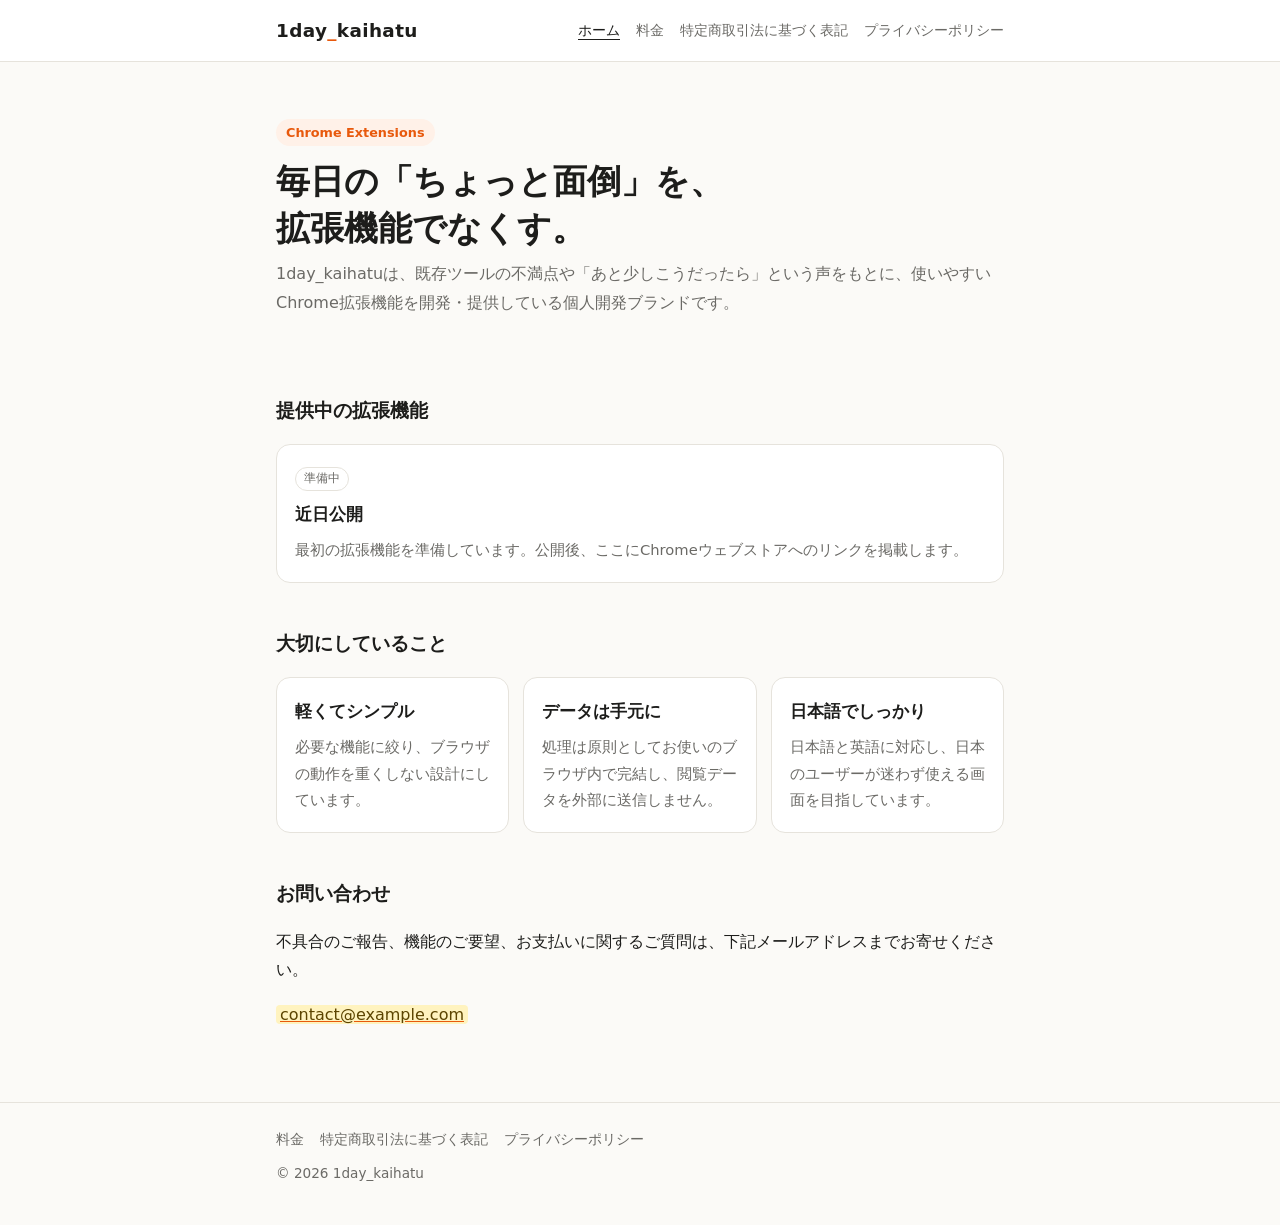
==== index.html @ 951d2f1b "Add site: home, pricing, tokushoho, privacy policy Co-Authored-By: Claude Opus 5.5 <noreply@anthropi" ====
<!doctype html>
<html lang="ja">
<head>
<meta charset="utf-8">
<meta name="viewport" content="width=device-width, initial-scale=1">
<title>1day_kaihatu｜Chrome拡張機能</title>
<meta name="description" content="1day_kaihatuは、毎日の「ちょっと面倒」を解決するChrome拡張機能を開発・提供しています。">
<link rel="stylesheet" href="style.css">
</head>
<body>
<header><div class="wrap">
  <a class="logo" href="index.html">1day<span>_</span>kaihatu</a>
  <nav>
    <a href="index.html" aria-current="page">ホーム</a>
    <a href="pricing.html">料金</a>
    <a href="tokushoho.html">特定商取引法に基づく表記</a>
    <a href="privacy.html">プライバシーポリシー</a>
  </nav>
</div></header>

<main><div class="wrap">
  <section class="hero">
    <span class="tag">Chrome Extensions</span>
    <h1>毎日の「ちょっと面倒」を、<br>拡張機能でなくす。</h1>
    <p class="lead">1day_kaihatuは、既存ツールの不満点や「あと少しこうだったら」という声をもとに、使いやすいChrome拡張機能を開発・提供している個人開発ブランドです。</p>
  </section>

  <h2>提供中の拡張機能</h2>
  <div class="cards">
    <article class="card">
      <span class="badge">準備中</span>
      <h3>近日公開</h3>
      <p>最初の拡張機能を準備しています。公開後、ここにChromeウェブストアへのリンクを掲載します。</p>
    </article>
  </div>

  <h2>大切にしていること</h2>
  <div class="cards">
    <article class="card"><h3>軽くてシンプル</h3><p>必要な機能に絞り、ブラウザの動作を重くしない設計にしています。</p></article>
    <article class="card"><h3>データは手元に</h3><p>処理は原則としてお使いのブラウザ内で完結し、閲覧データを外部に送信しません。</p></article>
    <article class="card"><h3>日本語でしっかり</h3><p>日本語と英語に対応し、日本のユーザーが迷わず使える画面を目指しています。</p></article>
  </div>

  <h2 id="contact">お問い合わせ</h2>
  <p>不具合のご報告、機能のご要望、お支払いに関するご質問は、下記メールアドレスまでお寄せください。</p>
  <p><a href="mailto:contact@example.com"><span class="ph">contact@example.com</span></a></p>
</div></main>

<footer><div class="wrap">
  <nav>
    <a href="pricing.html">料金</a>
    <a href="tokushoho.html">特定商取引法に基づく表記</a>
    <a href="privacy.html">プライバシーポリシー</a>
  </nav>
  © 2026 1day_kaihatu
</div></footer>
</body>
</html>
---- style.css ----
:root {
  --bg: #fbfaf7;
  --surface: #ffffff;
  --text: #1d1d1b;
  --muted: #6b6a66;
  --line: #e6e3dc;
  --accent: #e8590c;
  --accent-soft: #fff1e8;
  --radius: 14px;
}
@media (prefers-color-scheme: dark) {
  :root {
    --bg: #161615;
    --surface: #1f1f1d;
    --text: #efede8;
    --muted: #a4a29c;
    --line: #34332f;
    --accent: #ff8a3d;
    --accent-soft: #2c2018;
  }
}
* { box-sizing: border-box; }
html { -webkit-text-size-adjust: 100%; }
body {
  margin: 0;
  background: var(--bg);
  color: var(--text);
  font-family: "Hiragino Sans", "Noto Sans JP", system-ui, -apple-system, sans-serif;
  line-height: 1.8;
  font-size: 16px;
}
a { color: var(--accent); }
.wrap { max-width: 760px; margin: 0 auto; padding: 0 16px; }

header { border-bottom: 1px solid var(--line); background: var(--surface); }
header .wrap { display: flex; flex-wrap: wrap; align-items: center; justify-content: space-between; gap: 8px; padding-top: 14px; padding-bottom: 14px; }
.logo { font-weight: 800; font-size: 1.15rem; color: var(--text); text-decoration: none; letter-spacing: .02em; }
.logo span { color: var(--accent); }
nav { display: flex; flex-wrap: wrap; gap: 4px 16px; font-size: .9rem; }
nav a { color: var(--muted); text-decoration: none; }
nav a:hover, nav a[aria-current="page"] { color: var(--text); text-decoration: underline; text-underline-offset: 4px; }

main { padding: 40px 0 56px; }
h1 { font-size: 1.7rem; line-height: 1.4; margin: 0 0 8px; }
h2 { font-size: 1.2rem; margin: 40px 0 12px; padding-top: 4px; }
h3 { font-size: 1.05rem; margin: 24px 0 8px; }
.lead { color: var(--muted); margin: 0 0 24px; }
.updated { color: var(--muted); font-size: .85rem; }

.hero { padding: 16px 0 8px; }
.hero h1 { font-size: clamp(1.45rem, 6vw, 2.1rem); }
.hero .tag { display: inline-block; background: var(--accent-soft); color: var(--accent); font-weight: 700; font-size: .8rem; padding: 2px 10px; border-radius: 999px; margin-bottom: 12px; }

.cards { display: grid; gap: 14px; grid-template-columns: repeat(auto-fit, minmax(220px, 1fr)); margin-top: 16px; }
.card { background: var(--surface); border: 1px solid var(--line); border-radius: var(--radius); padding: 18px; }
.card h3 { margin-top: 0; }
.card p { margin: 0; color: var(--muted); font-size: .92rem; }
.badge { display: inline-block; font-size: .75rem; border: 1px solid var(--line); border-radius: 999px; padding: 0 8px; color: var(--muted); margin-bottom: 8px; }

table { width: 100%; border-collapse: collapse; background: var(--surface); border: 1px solid var(--line); border-radius: var(--radius); overflow: hidden; font-size: .93rem; }
th, td { text-align: left; vertical-align: top; padding: 12px 14px; border-bottom: 1px solid var(--line); }
tr:last-child th, tr:last-child td { border-bottom: none; }
th { width: 34%; font-weight: 700; background: var(--accent-soft); }
@media (max-width: 520px) {
  .kv th, .kv td { display: block; width: 100%; }
  .kv th { border-bottom: none; padding-bottom: 2px; }
}
.ph { background: #fff3bf; color: #5c4400; padding: 0 4px; border-radius: 4px; }
@media (prefers-color-scheme: dark) { .ph { background: #4a3b00; color: #ffe58a; } }

.note { background: var(--surface); border: 1px solid var(--line); border-left: 4px solid var(--accent); border-radius: 8px; padding: 12px 16px; font-size: .92rem; color: var(--muted); }
ul, ol { padding-left: 1.3em; }

footer { border-top: 1px solid var(--line); color: var(--muted); font-size: .85rem; padding: 24px 0 40px; }
footer nav { margin-bottom: 8px; }
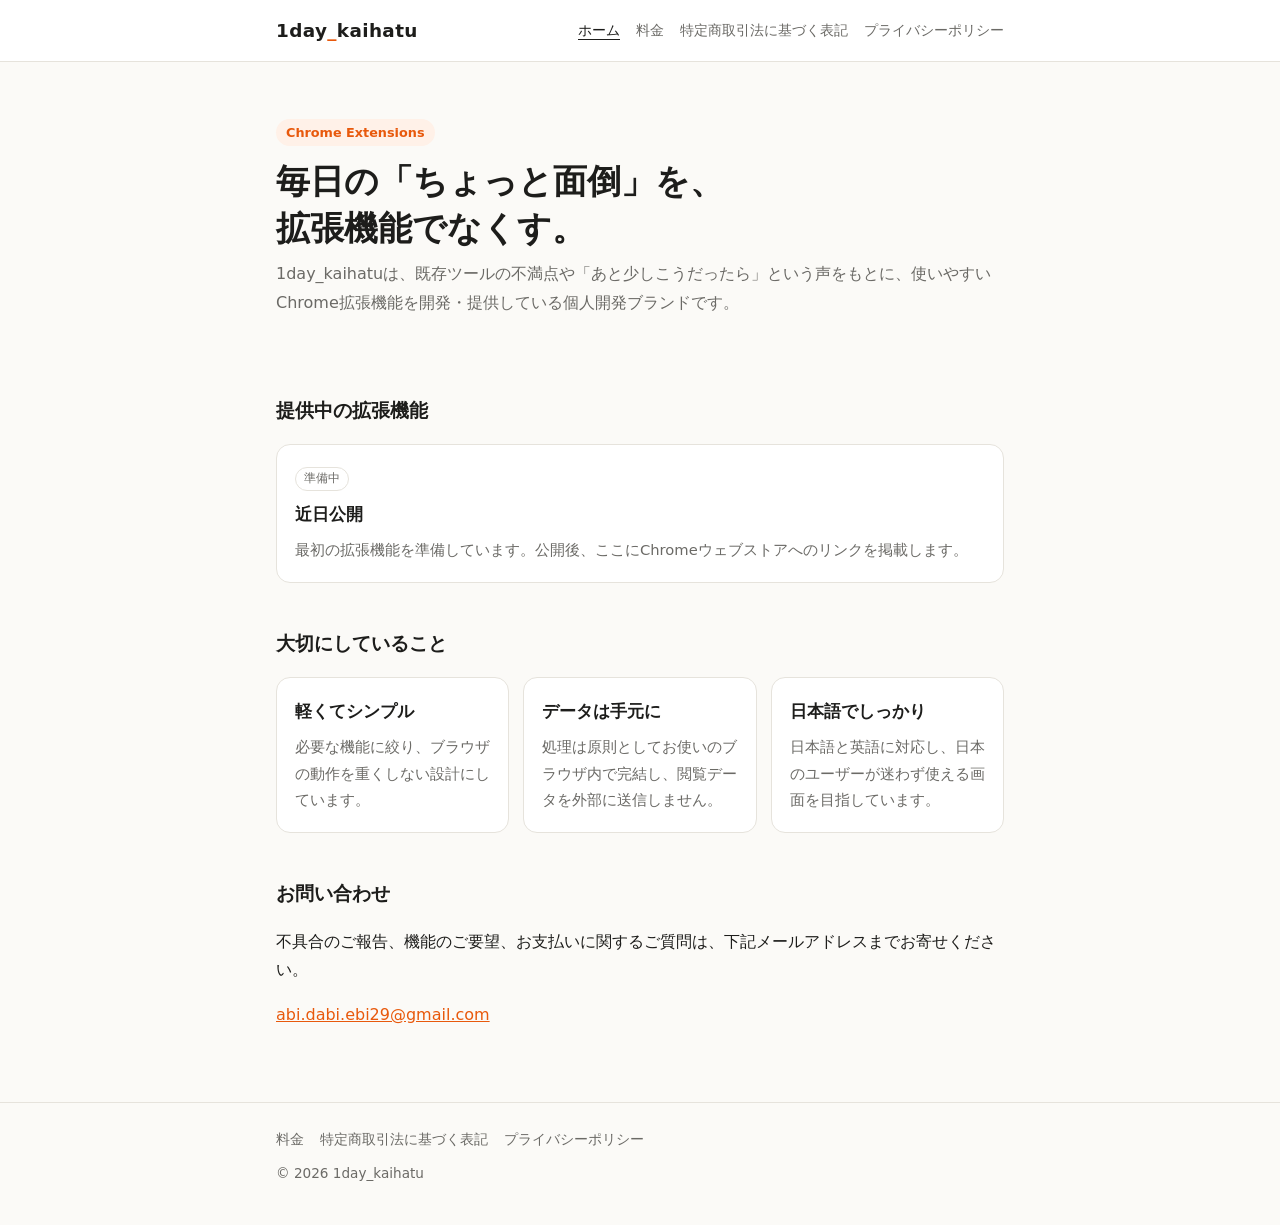
==== commit c37a276e: "Fill contact email, hide seller name (disclosed on request), remove placeholders Co-Authored-By: Cla" ====
--- a/index.html
+++ b/index.html
@@ -43,7 +43,7 @@
 
   <h2 id="contact">お問い合わせ</h2>
   <p>不具合のご報告、機能のご要望、お支払いに関するご質問は、下記メールアドレスまでお寄せください。</p>
-  <p><a href="mailto:contact@example.com"><span class="ph">contact@example.com</span></a></p>
+  <p><a href="mailto:abi.dabi.ebi29@gmail.com">abi.dabi.ebi29@gmail.com</a></p>
 </div></main>
 
 <footer><div class="wrap">
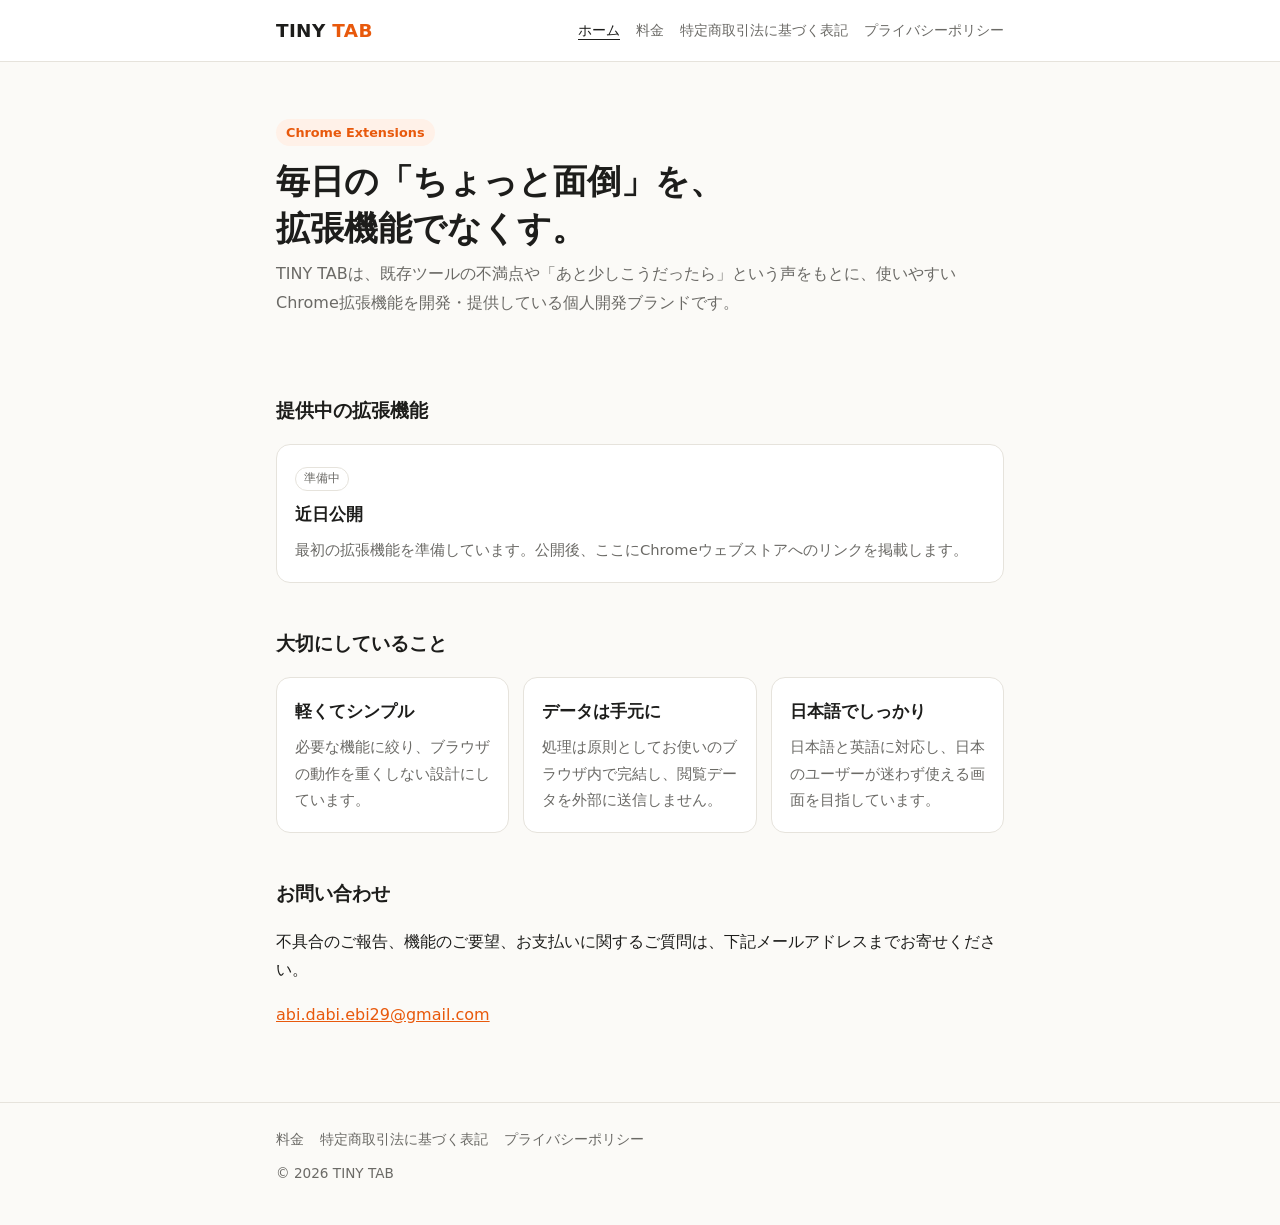
==== commit 9f40973a: "Rename brand to TINY TAB Co-Authored-By: Claude Opus 5.5 <noreply@anthropic.com> Claude-Session: htt" ====
--- a/index.html
+++ b/index.html
@@ -3,13 +3,13 @@
 <head>
 <meta charset="utf-8">
 <meta name="viewport" content="width=device-width, initial-scale=1">
-<title>1day_kaihatu｜Chrome拡張機能</title>
-<meta name="description" content="1day_kaihatuは、毎日の「ちょっと面倒」を解決するChrome拡張機能を開発・提供しています。">
+<title>TINY TAB｜Chrome拡張機能</title>
+<meta name="description" content="TINY TABは、毎日の「ちょっと面倒」を解決するChrome拡張機能を開発・提供しています。">
 <link rel="stylesheet" href="style.css">
 </head>
 <body>
 <header><div class="wrap">
-  <a class="logo" href="index.html">1day<span>_</span>kaihatu</a>
+  <a class="logo" href="index.html">TINY <span>TAB</span></a>
   <nav>
     <a href="index.html" aria-current="page">ホーム</a>
     <a href="pricing.html">料金</a>
@@ -22,7 +22,7 @@
   <section class="hero">
     <span class="tag">Chrome Extensions</span>
     <h1>毎日の「ちょっと面倒」を、<br>拡張機能でなくす。</h1>
-    <p class="lead">1day_kaihatuは、既存ツールの不満点や「あと少しこうだったら」という声をもとに、使いやすいChrome拡張機能を開発・提供している個人開発ブランドです。</p>
+    <p class="lead">TINY TABは、既存ツールの不満点や「あと少しこうだったら」という声をもとに、使いやすいChrome拡張機能を開発・提供している個人開発ブランドです。</p>
   </section>
 
   <h2>提供中の拡張機能</h2>
@@ -52,7 +52,7 @@
     <a href="tokushoho.html">特定商取引法に基づく表記</a>
     <a href="privacy.html">プライバシーポリシー</a>
   </nav>
-  © 2026 1day_kaihatu
+  © 2026 TINY TAB
 </div></footer>
 </body>
 </html>
